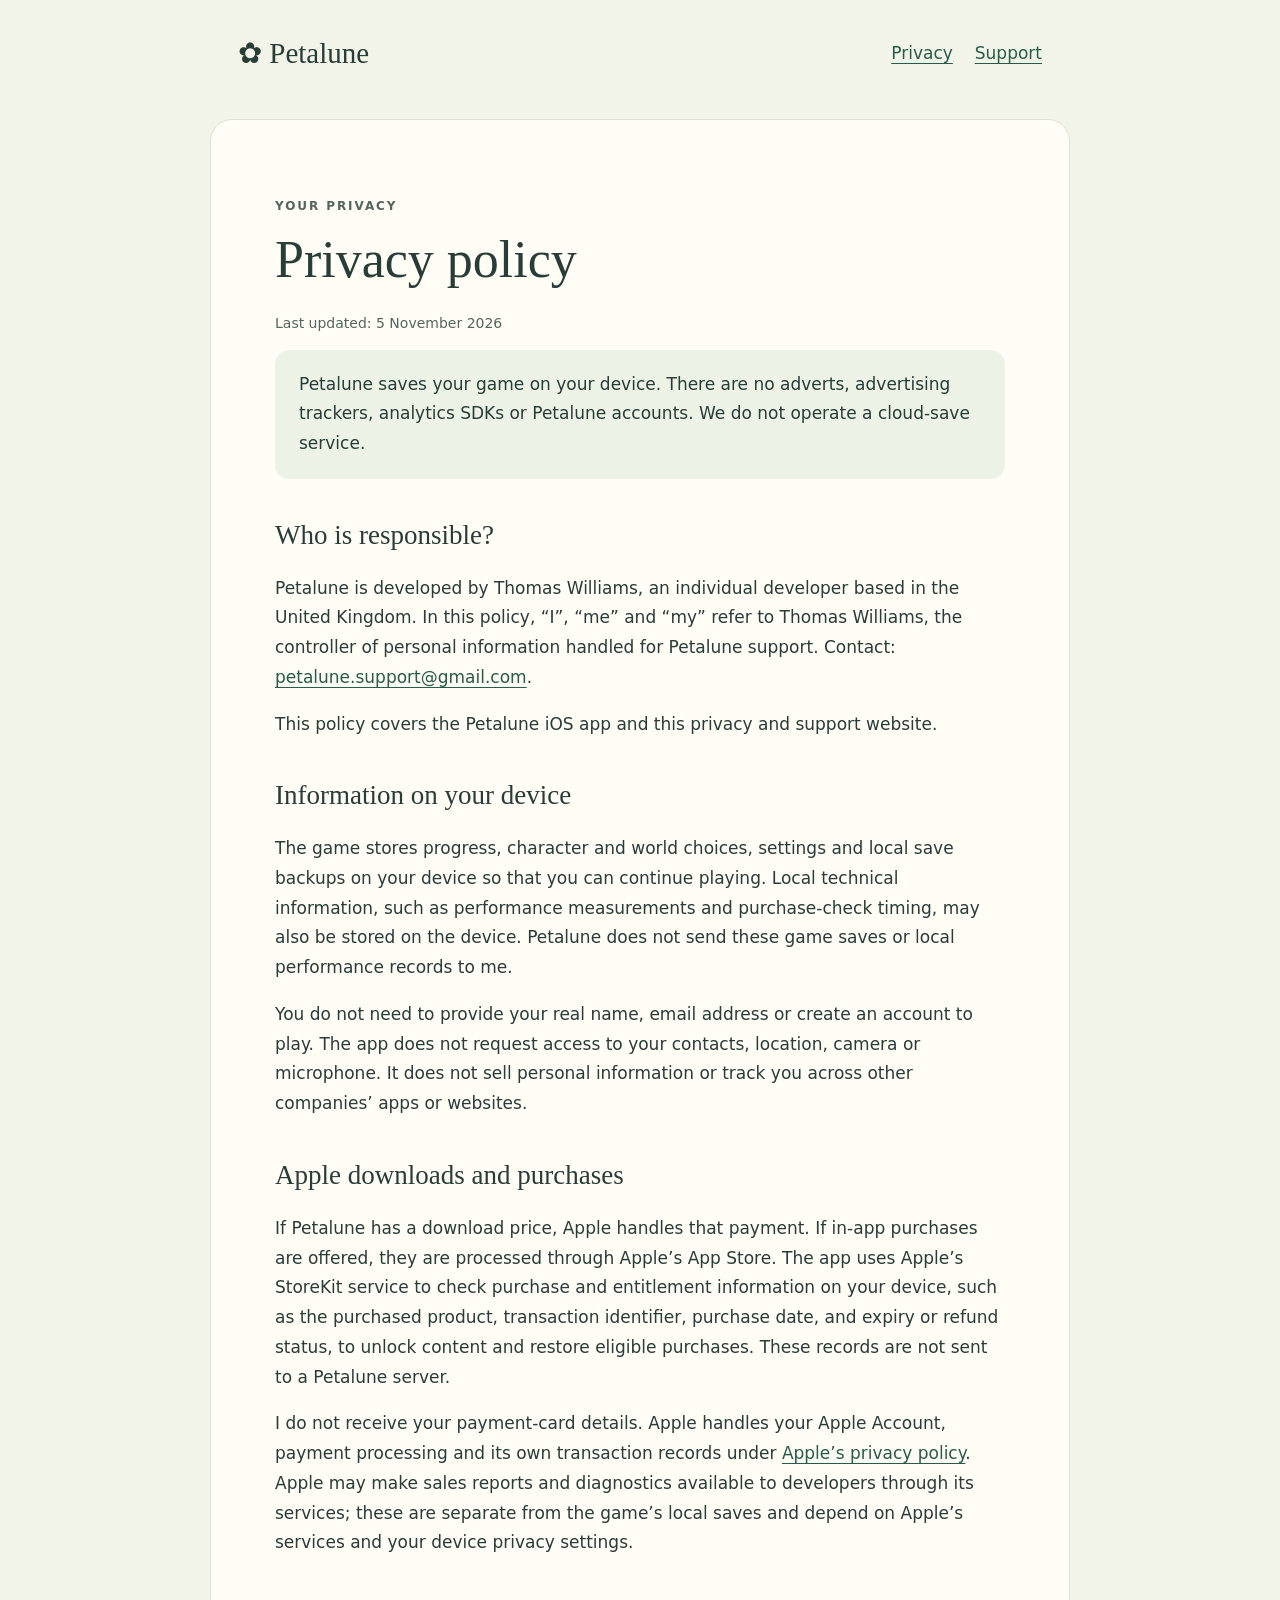
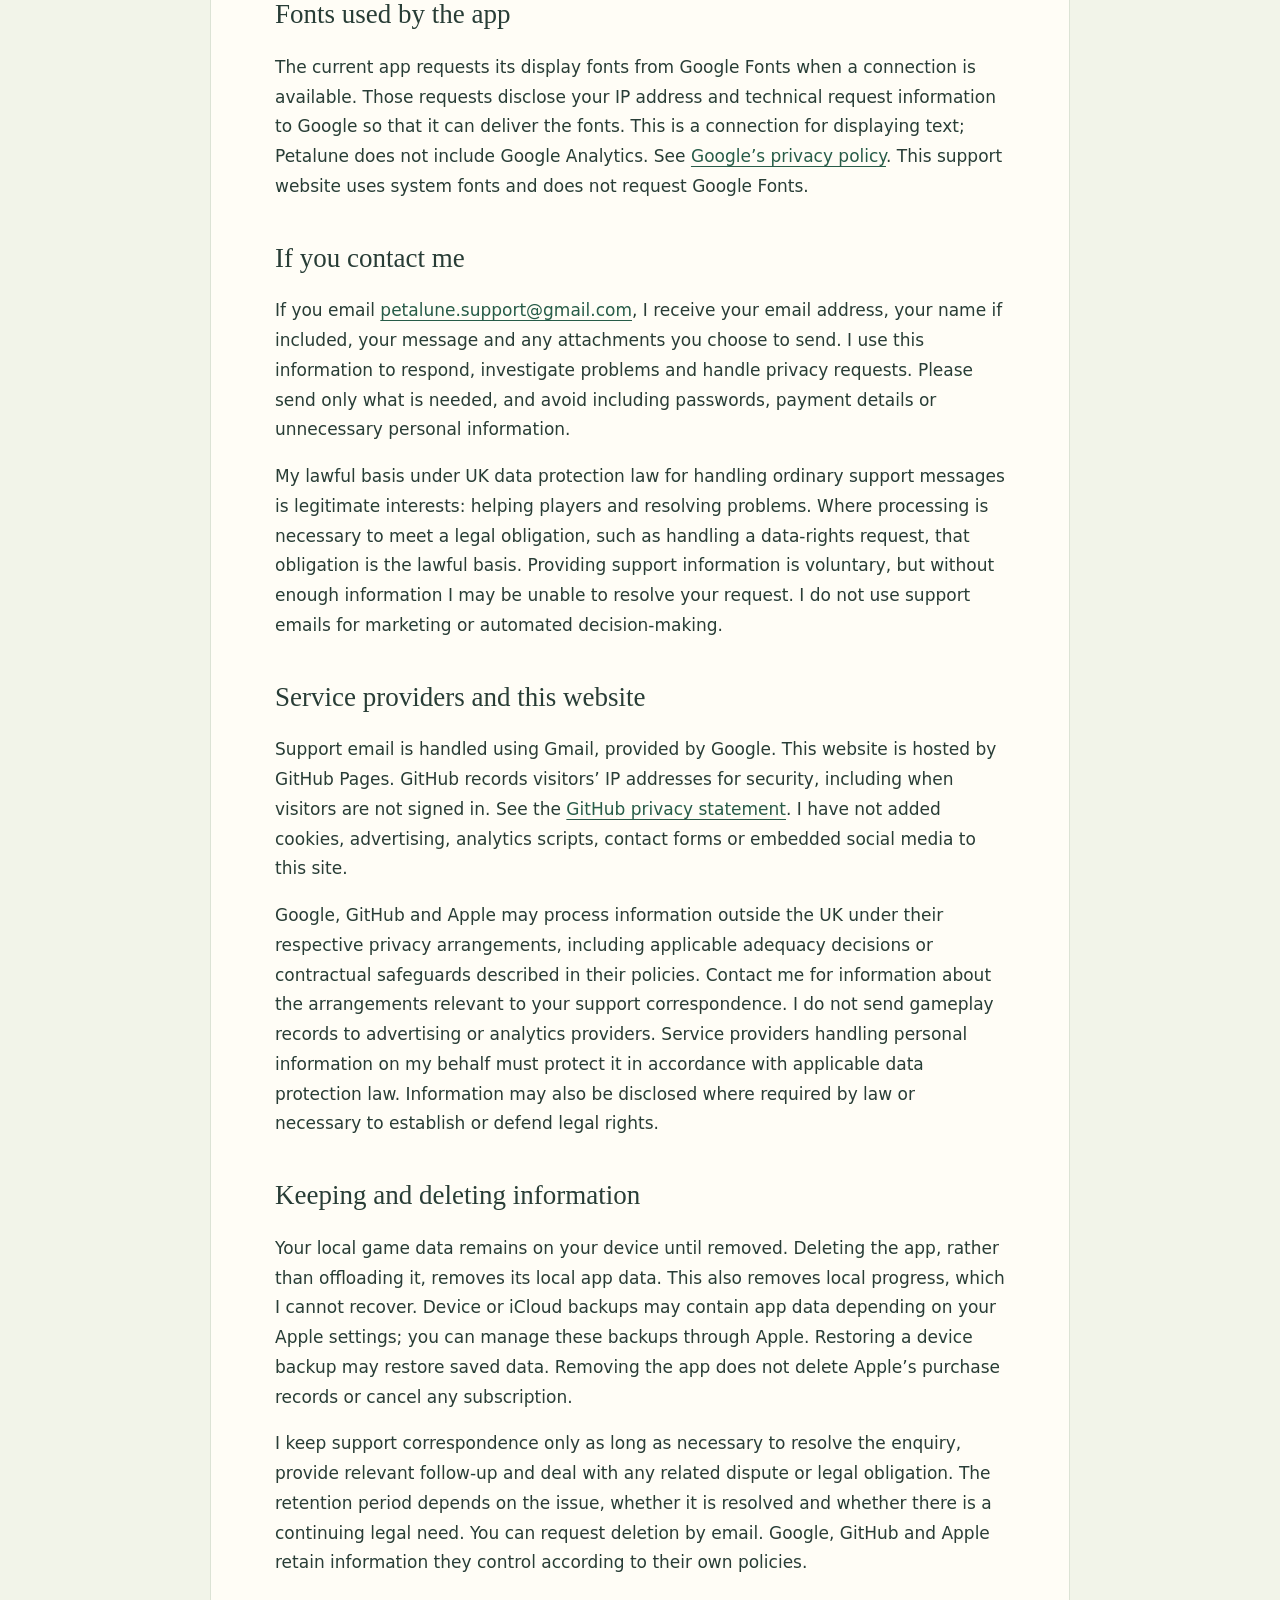
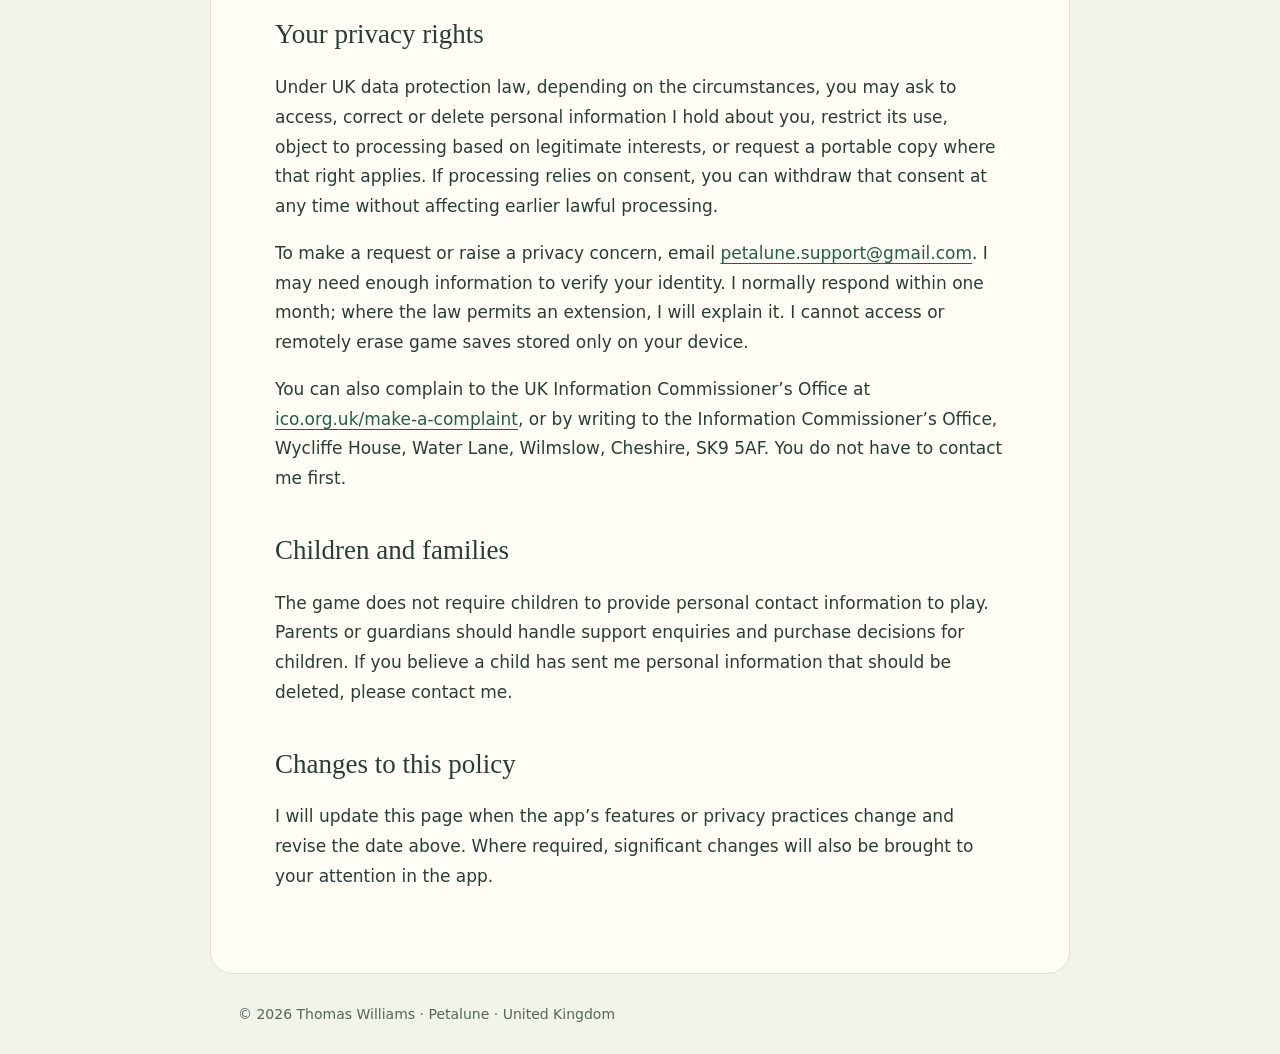
==== privacy/index.html @ 64a0ad5c "Add Petalune privacy and support website" ====
<!doctype html>
<html lang="en-GB"><head><meta charset="utf-8"><meta name="viewport" content="width=device-width,initial-scale=1"><meta name="description" content="Petalune — privacy policy. Official information from independent developer Thomas Williams."><meta name="referrer" content="no-referrer"><title>Privacy policy · Petalune</title><link rel="stylesheet" href="../styles.css"></head><body><a class="skip" href="#main">Skip to content</a><header><a class="brand" href="../">✿ Petalune</a><nav aria-label="Main navigation"><a href="../privacy/">Privacy</a><a href="../support/">Support</a></nav></header><main id="main"><p class="eyebrow">Your privacy</p><h1>Privacy policy</h1><p class="meta">Last updated: 5 November 2026</p>
<div class="summary">Petalune saves your game on your device. There are no adverts, advertising trackers, analytics SDKs or Petalune accounts. We do not operate a cloud-save service.</div>
<h2>Who is responsible?</h2><p>Petalune is developed by Thomas Williams, an individual developer based in the United Kingdom. In this policy, “I”, “me” and “my” refer to Thomas Williams, the controller of personal information handled for Petalune support. Contact: <a href="mailto:petalune.support@gmail.com">petalune.support@gmail.com</a>.</p><p>This policy covers the Petalune iOS app and this privacy and support website.</p>
<h2>Information on your device</h2><p>The game stores progress, character and world choices, settings and local save backups on your device so that you can continue playing. Local technical information, such as performance measurements and purchase-check timing, may also be stored on the device. Petalune does not send these game saves or local performance records to me.</p><p>You do not need to provide your real name, email address or create an account to play. The app does not request access to your contacts, location, camera or microphone. It does not sell personal information or track you across other companies’ apps or websites.</p>
<h2>Apple downloads and purchases</h2><p>If Petalune has a download price, Apple handles that payment. If in-app purchases are offered, they are processed through Apple’s App Store. The app uses Apple’s StoreKit service to check purchase and entitlement information on your device, such as the purchased product, transaction identifier, purchase date, and expiry or refund status, to unlock content and restore eligible purchases. These records are not sent to a Petalune server.</p><p>I do not receive your payment-card details. Apple handles your Apple Account, payment processing and its own transaction records under <a href="https://www.apple.com/legal/privacy/">Apple’s privacy policy</a>. Apple may make sales reports and diagnostics available to developers through its services; these are separate from the game’s local saves and depend on Apple’s services and your device privacy settings.</p>
<h2>Fonts used by the app</h2><p>The current app requests its display fonts from Google Fonts when a connection is available. Those requests disclose your IP address and technical request information to Google so that it can deliver the fonts. This is a connection for displaying text; Petalune does not include Google Analytics. See <a href="https://policies.google.com/privacy">Google’s privacy policy</a>. This support website uses system fonts and does not request Google Fonts.</p>
<h2>If you contact me</h2><p>If you email <a href="mailto:petalune.support@gmail.com">petalune.support@gmail.com</a>, I receive your email address, your name if included, your message and any attachments you choose to send. I use this information to respond, investigate problems and handle privacy requests. Please send only what is needed, and avoid including passwords, payment details or unnecessary personal information.</p><p>My lawful basis under UK data protection law for handling ordinary support messages is legitimate interests: helping players and resolving problems. Where processing is necessary to meet a legal obligation, such as handling a data-rights request, that obligation is the lawful basis. Providing support information is voluntary, but without enough information I may be unable to resolve your request. I do not use support emails for marketing or automated decision-making.</p>
<h2>Service providers and this website</h2><p>Support email is handled using Gmail, provided by Google. This website is hosted by GitHub Pages. GitHub records visitors’ IP addresses for security, including when visitors are not signed in. See the <a href="https://docs.github.com/en/site-policy/privacy-policies/github-general-privacy-statement">GitHub privacy statement</a>. I have not added cookies, advertising, analytics scripts, contact forms or embedded social media to this site.</p><p>Google, GitHub and Apple may process information outside the UK under their respective privacy arrangements, including applicable adequacy decisions or contractual safeguards described in their policies. Contact me for information about the arrangements relevant to your support correspondence. I do not send gameplay records to advertising or analytics providers. Service providers handling personal information on my behalf must protect it in accordance with applicable data protection law. Information may also be disclosed where required by law or necessary to establish or defend legal rights.</p>
<h2>Keeping and deleting information</h2><p>Your local game data remains on your device until removed. Deleting the app, rather than offloading it, removes its local app data. This also removes local progress, which I cannot recover. Device or iCloud backups may contain app data depending on your Apple settings; you can manage these backups through Apple. Restoring a device backup may restore saved data. Removing the app does not delete Apple’s purchase records or cancel any subscription.</p><p>I keep support correspondence only as long as necessary to resolve the enquiry, provide relevant follow-up and deal with any related dispute or legal obligation. The retention period depends on the issue, whether it is resolved and whether there is a continuing legal need. You can request deletion by email. Google, GitHub and Apple retain information they control according to their own policies.</p>
<h2>Your privacy rights</h2><p>Under UK data protection law, depending on the circumstances, you may ask to access, correct or delete personal information I hold about you, restrict its use, object to processing based on legitimate interests, or request a portable copy where that right applies. If processing relies on consent, you can withdraw that consent at any time without affecting earlier lawful processing.</p><p>To make a request or raise a privacy concern, email <a href="mailto:petalune.support@gmail.com">petalune.support@gmail.com</a>. I may need enough information to verify your identity. I normally respond within one month; where the law permits an extension, I will explain it. I cannot access or remotely erase game saves stored only on your device.</p><p>You can also complain to the UK Information Commissioner’s Office at <a href="https://ico.org.uk/make-a-complaint/">ico.org.uk/make-a-complaint</a>, or by writing to the Information Commissioner’s Office, Wycliffe House, Water Lane, Wilmslow, Cheshire, SK9 5AF. You do not have to contact me first.</p>
<h2>Children and families</h2><p>The game does not require children to provide personal contact information to play. Parents or guardians should handle support enquiries and purchase decisions for children. If you believe a child has sent me personal information that should be deleted, please contact me.</p>
<h2>Changes to this policy</h2><p>I will update this page when the app’s features or privacy practices change and revise the date above. Where required, significant changes will also be brought to your attention in the app.</p></main><footer>© 2026 Thomas Williams · Petalune · United Kingdom</footer></body></html>
---- styles.css ----
:root{color-scheme:light;--ink:#283d36;--muted:#53665c;--paper:#fffdf6;--line:#dce3d5;--green:#275c48}*{box-sizing:border-box}body{margin:0;background:#f2f4e9;color:var(--ink);font:17px/1.75 system-ui,-apple-system,BlinkMacSystemFont,"Segoe UI",sans-serif}header,main,footer{max-width:860px;margin:auto;padding:28px}header{display:flex;align-items:center;justify-content:space-between;gap:24px}.brand{font-family:Georgia,serif;font-size:29px;text-decoration:none;color:var(--ink)}nav{display:flex;gap:22px}a{color:var(--green);text-underline-offset:4px}a:hover{text-decoration-thickness:2px}a:focus-visible{outline:3px solid #8c4895;outline-offset:5px}main{background:var(--paper);border:1px solid var(--line);border-radius:22px;padding:clamp(24px,6vw,64px);margin-top:12px;margin-bottom:28px}h1,h2{font-family:Georgia,serif;line-height:1.2;font-weight:400}h1{font-size:clamp(36px,6vw,52px);margin:12px 0 20px}h2{font-size:27px;margin-top:40px}.eyebrow{font-size:12px;letter-spacing:.16em;text-transform:uppercase;font-weight:700;color:var(--muted)}.intro{font-size:20px}.summary{padding:20px 24px;background:#edf2e6;border-radius:14px}.meta,footer{color:var(--muted);font-size:14px}footer{padding-top:0}.skip{position:absolute;left:16px;top:-100px;background:white;padding:10px}.skip:focus{top:10px}li{margin:9px 0}@media(max-width:520px){header{align-items:flex-start;flex-direction:column;gap:8px;padding:22px}main{border-radius:0;margin-top:0;border-left:0;border-right:0}nav{font-size:15px}}@media print{body,main{background:white}header,nav,.skip{display:none}main{border:0;padding:0}a{color:inherit}}
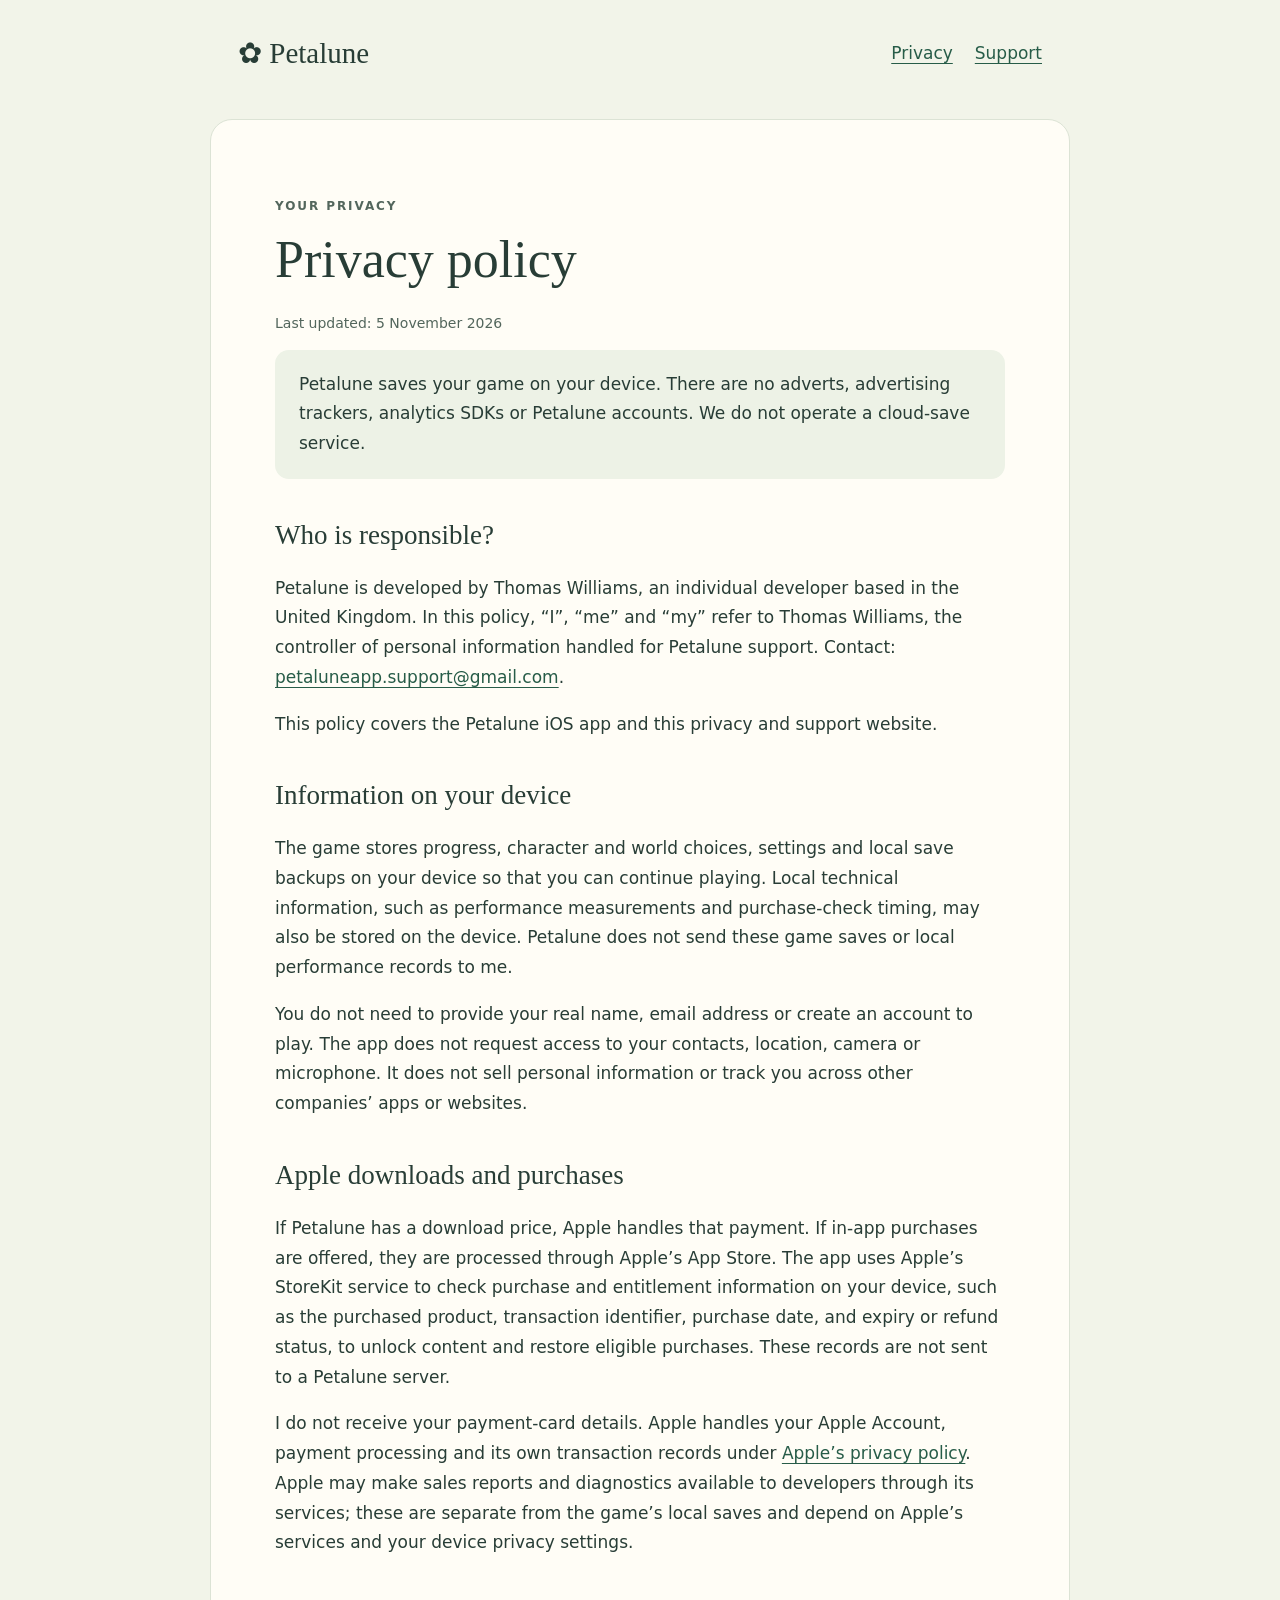
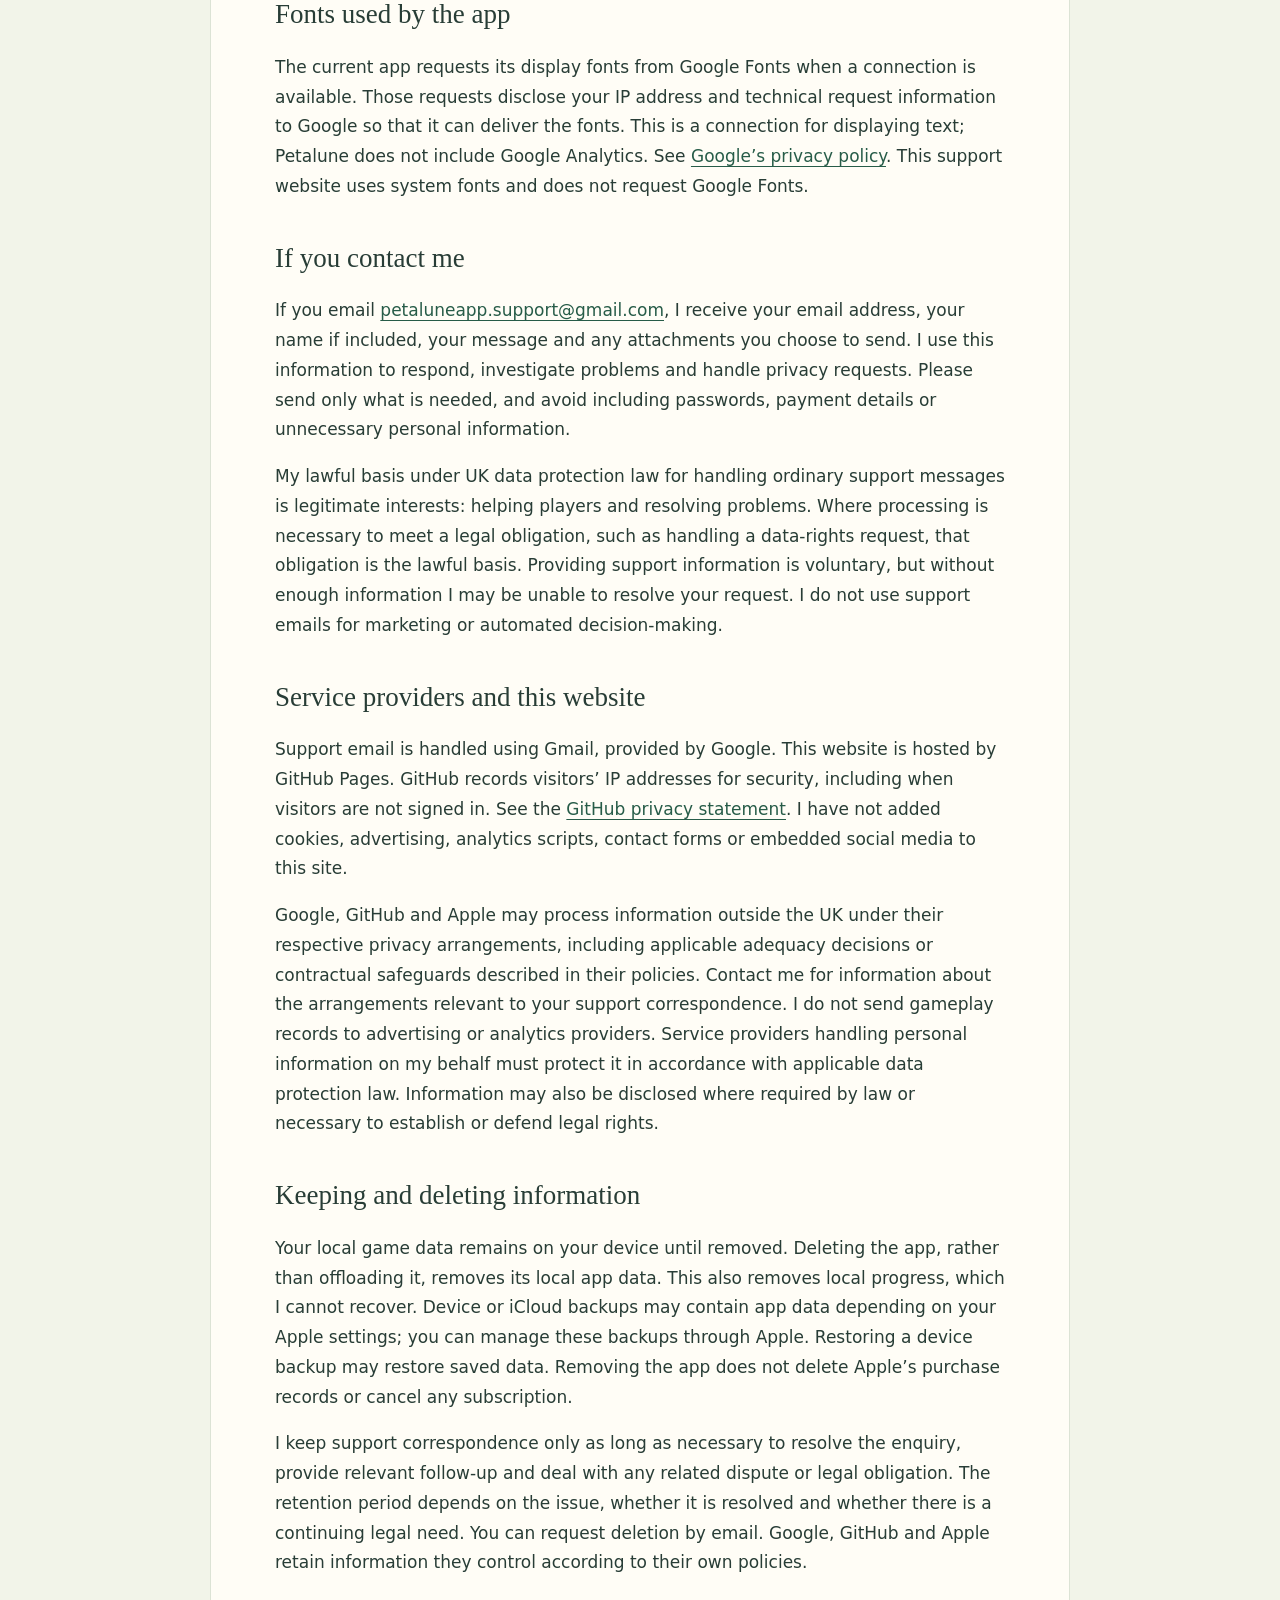
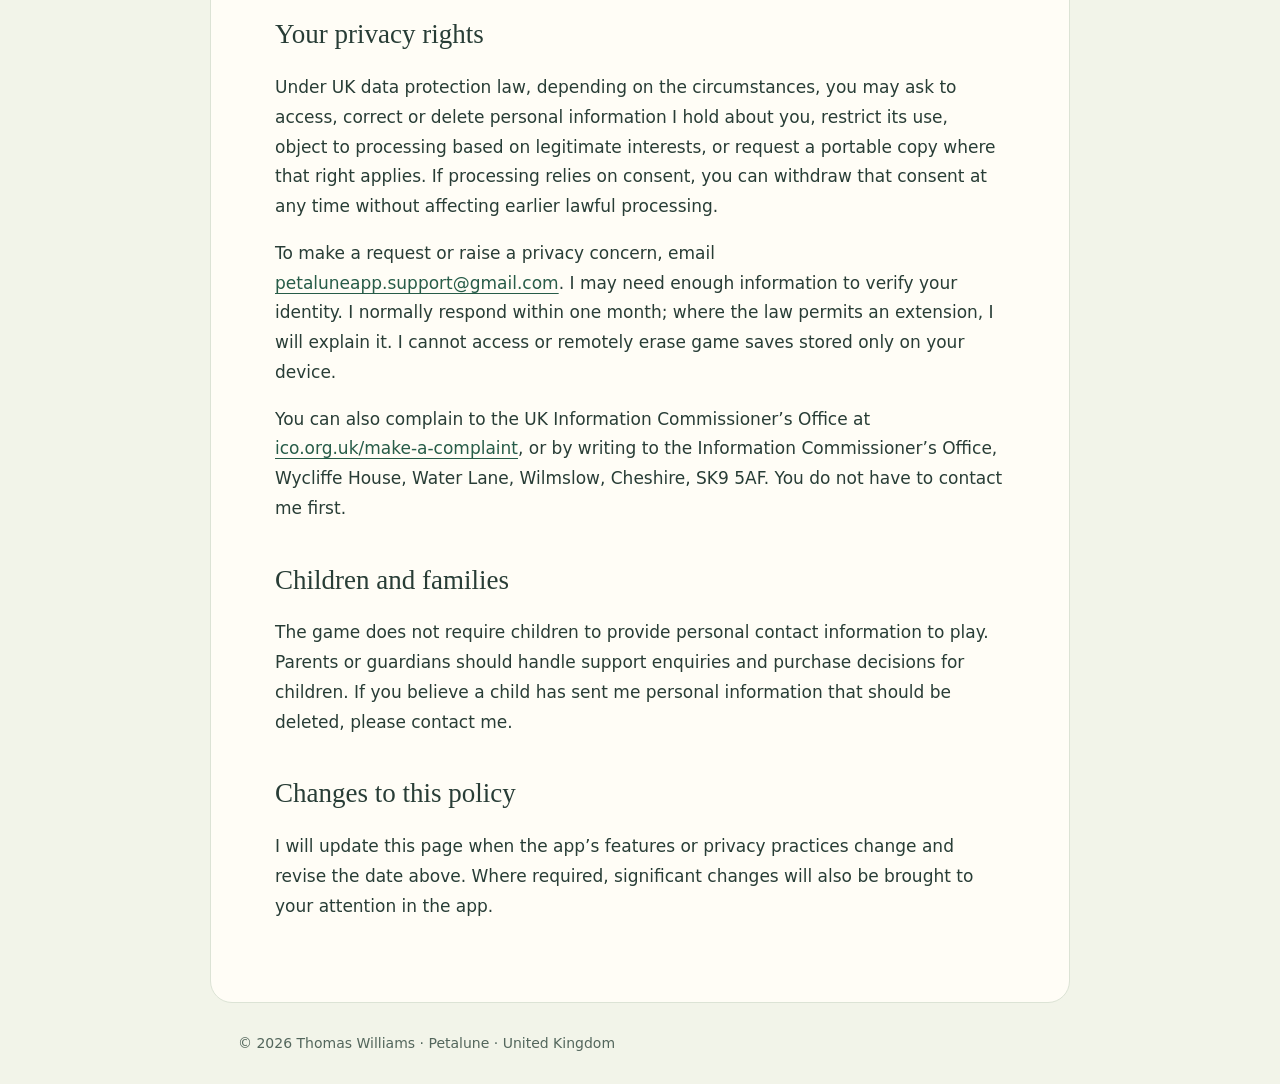
==== commit 925d68af: "Correct public support and privacy email address" ====
--- a/privacy/index.html
+++ b/privacy/index.html
@@ -1,13 +1,13 @@
 <!doctype html>
 <html lang="en-GB"><head><meta charset="utf-8"><meta name="viewport" content="width=device-width,initial-scale=1"><meta name="description" content="Petalune — privacy policy. Official information from independent developer Thomas Williams."><meta name="referrer" content="no-referrer"><title>Privacy policy · Petalune</title><link rel="stylesheet" href="../styles.css"></head><body><a class="skip" href="#main">Skip to content</a><header><a class="brand" href="../">✿ Petalune</a><nav aria-label="Main navigation"><a href="../privacy/">Privacy</a><a href="../support/">Support</a></nav></header><main id="main"><p class="eyebrow">Your privacy</p><h1>Privacy policy</h1><p class="meta">Last updated: 5 November 2026</p>
 <div class="summary">Petalune saves your game on your device. There are no adverts, advertising trackers, analytics SDKs or Petalune accounts. We do not operate a cloud-save service.</div>
-<h2>Who is responsible?</h2><p>Petalune is developed by Thomas Williams, an individual developer based in the United Kingdom. In this policy, “I”, “me” and “my” refer to Thomas Williams, the controller of personal information handled for Petalune support. Contact: <a href="mailto:petalune.support@gmail.com">petalune.support@gmail.com</a>.</p><p>This policy covers the Petalune iOS app and this privacy and support website.</p>
+<h2>Who is responsible?</h2><p>Petalune is developed by Thomas Williams, an individual developer based in the United Kingdom. In this policy, “I”, “me” and “my” refer to Thomas Williams, the controller of personal information handled for Petalune support. Contact: <a href="mailto:petaluneapp.support@gmail.com">petaluneapp.support@gmail.com</a>.</p><p>This policy covers the Petalune iOS app and this privacy and support website.</p>
 <h2>Information on your device</h2><p>The game stores progress, character and world choices, settings and local save backups on your device so that you can continue playing. Local technical information, such as performance measurements and purchase-check timing, may also be stored on the device. Petalune does not send these game saves or local performance records to me.</p><p>You do not need to provide your real name, email address or create an account to play. The app does not request access to your contacts, location, camera or microphone. It does not sell personal information or track you across other companies’ apps or websites.</p>
 <h2>Apple downloads and purchases</h2><p>If Petalune has a download price, Apple handles that payment. If in-app purchases are offered, they are processed through Apple’s App Store. The app uses Apple’s StoreKit service to check purchase and entitlement information on your device, such as the purchased product, transaction identifier, purchase date, and expiry or refund status, to unlock content and restore eligible purchases. These records are not sent to a Petalune server.</p><p>I do not receive your payment-card details. Apple handles your Apple Account, payment processing and its own transaction records under <a href="https://www.apple.com/legal/privacy/">Apple’s privacy policy</a>. Apple may make sales reports and diagnostics available to developers through its services; these are separate from the game’s local saves and depend on Apple’s services and your device privacy settings.</p>
 <h2>Fonts used by the app</h2><p>The current app requests its display fonts from Google Fonts when a connection is available. Those requests disclose your IP address and technical request information to Google so that it can deliver the fonts. This is a connection for displaying text; Petalune does not include Google Analytics. See <a href="https://policies.google.com/privacy">Google’s privacy policy</a>. This support website uses system fonts and does not request Google Fonts.</p>
-<h2>If you contact me</h2><p>If you email <a href="mailto:petalune.support@gmail.com">petalune.support@gmail.com</a>, I receive your email address, your name if included, your message and any attachments you choose to send. I use this information to respond, investigate problems and handle privacy requests. Please send only what is needed, and avoid including passwords, payment details or unnecessary personal information.</p><p>My lawful basis under UK data protection law for handling ordinary support messages is legitimate interests: helping players and resolving problems. Where processing is necessary to meet a legal obligation, such as handling a data-rights request, that obligation is the lawful basis. Providing support information is voluntary, but without enough information I may be unable to resolve your request. I do not use support emails for marketing or automated decision-making.</p>
+<h2>If you contact me</h2><p>If you email <a href="mailto:petaluneapp.support@gmail.com">petaluneapp.support@gmail.com</a>, I receive your email address, your name if included, your message and any attachments you choose to send. I use this information to respond, investigate problems and handle privacy requests. Please send only what is needed, and avoid including passwords, payment details or unnecessary personal information.</p><p>My lawful basis under UK data protection law for handling ordinary support messages is legitimate interests: helping players and resolving problems. Where processing is necessary to meet a legal obligation, such as handling a data-rights request, that obligation is the lawful basis. Providing support information is voluntary, but without enough information I may be unable to resolve your request. I do not use support emails for marketing or automated decision-making.</p>
 <h2>Service providers and this website</h2><p>Support email is handled using Gmail, provided by Google. This website is hosted by GitHub Pages. GitHub records visitors’ IP addresses for security, including when visitors are not signed in. See the <a href="https://docs.github.com/en/site-policy/privacy-policies/github-general-privacy-statement">GitHub privacy statement</a>. I have not added cookies, advertising, analytics scripts, contact forms or embedded social media to this site.</p><p>Google, GitHub and Apple may process information outside the UK under their respective privacy arrangements, including applicable adequacy decisions or contractual safeguards described in their policies. Contact me for information about the arrangements relevant to your support correspondence. I do not send gameplay records to advertising or analytics providers. Service providers handling personal information on my behalf must protect it in accordance with applicable data protection law. Information may also be disclosed where required by law or necessary to establish or defend legal rights.</p>
 <h2>Keeping and deleting information</h2><p>Your local game data remains on your device until removed. Deleting the app, rather than offloading it, removes its local app data. This also removes local progress, which I cannot recover. Device or iCloud backups may contain app data depending on your Apple settings; you can manage these backups through Apple. Restoring a device backup may restore saved data. Removing the app does not delete Apple’s purchase records or cancel any subscription.</p><p>I keep support correspondence only as long as necessary to resolve the enquiry, provide relevant follow-up and deal with any related dispute or legal obligation. The retention period depends on the issue, whether it is resolved and whether there is a continuing legal need. You can request deletion by email. Google, GitHub and Apple retain information they control according to their own policies.</p>
-<h2>Your privacy rights</h2><p>Under UK data protection law, depending on the circumstances, you may ask to access, correct or delete personal information I hold about you, restrict its use, object to processing based on legitimate interests, or request a portable copy where that right applies. If processing relies on consent, you can withdraw that consent at any time without affecting earlier lawful processing.</p><p>To make a request or raise a privacy concern, email <a href="mailto:petalune.support@gmail.com">petalune.support@gmail.com</a>. I may need enough information to verify your identity. I normally respond within one month; where the law permits an extension, I will explain it. I cannot access or remotely erase game saves stored only on your device.</p><p>You can also complain to the UK Information Commissioner’s Office at <a href="https://ico.org.uk/make-a-complaint/">ico.org.uk/make-a-complaint</a>, or by writing to the Information Commissioner’s Office, Wycliffe House, Water Lane, Wilmslow, Cheshire, SK9 5AF. You do not have to contact me first.</p>
+<h2>Your privacy rights</h2><p>Under UK data protection law, depending on the circumstances, you may ask to access, correct or delete personal information I hold about you, restrict its use, object to processing based on legitimate interests, or request a portable copy where that right applies. If processing relies on consent, you can withdraw that consent at any time without affecting earlier lawful processing.</p><p>To make a request or raise a privacy concern, email <a href="mailto:petaluneapp.support@gmail.com">petaluneapp.support@gmail.com</a>. I may need enough information to verify your identity. I normally respond within one month; where the law permits an extension, I will explain it. I cannot access or remotely erase game saves stored only on your device.</p><p>You can also complain to the UK Information Commissioner’s Office at <a href="https://ico.org.uk/make-a-complaint/">ico.org.uk/make-a-complaint</a>, or by writing to the Information Commissioner’s Office, Wycliffe House, Water Lane, Wilmslow, Cheshire, SK9 5AF. You do not have to contact me first.</p>
 <h2>Children and families</h2><p>The game does not require children to provide personal contact information to play. Parents or guardians should handle support enquiries and purchase decisions for children. If you believe a child has sent me personal information that should be deleted, please contact me.</p>
 <h2>Changes to this policy</h2><p>I will update this page when the app’s features or privacy practices change and revise the date above. Where required, significant changes will also be brought to your attention in the app.</p></main><footer>© 2026 Thomas Williams · Petalune · United Kingdom</footer></body></html>
